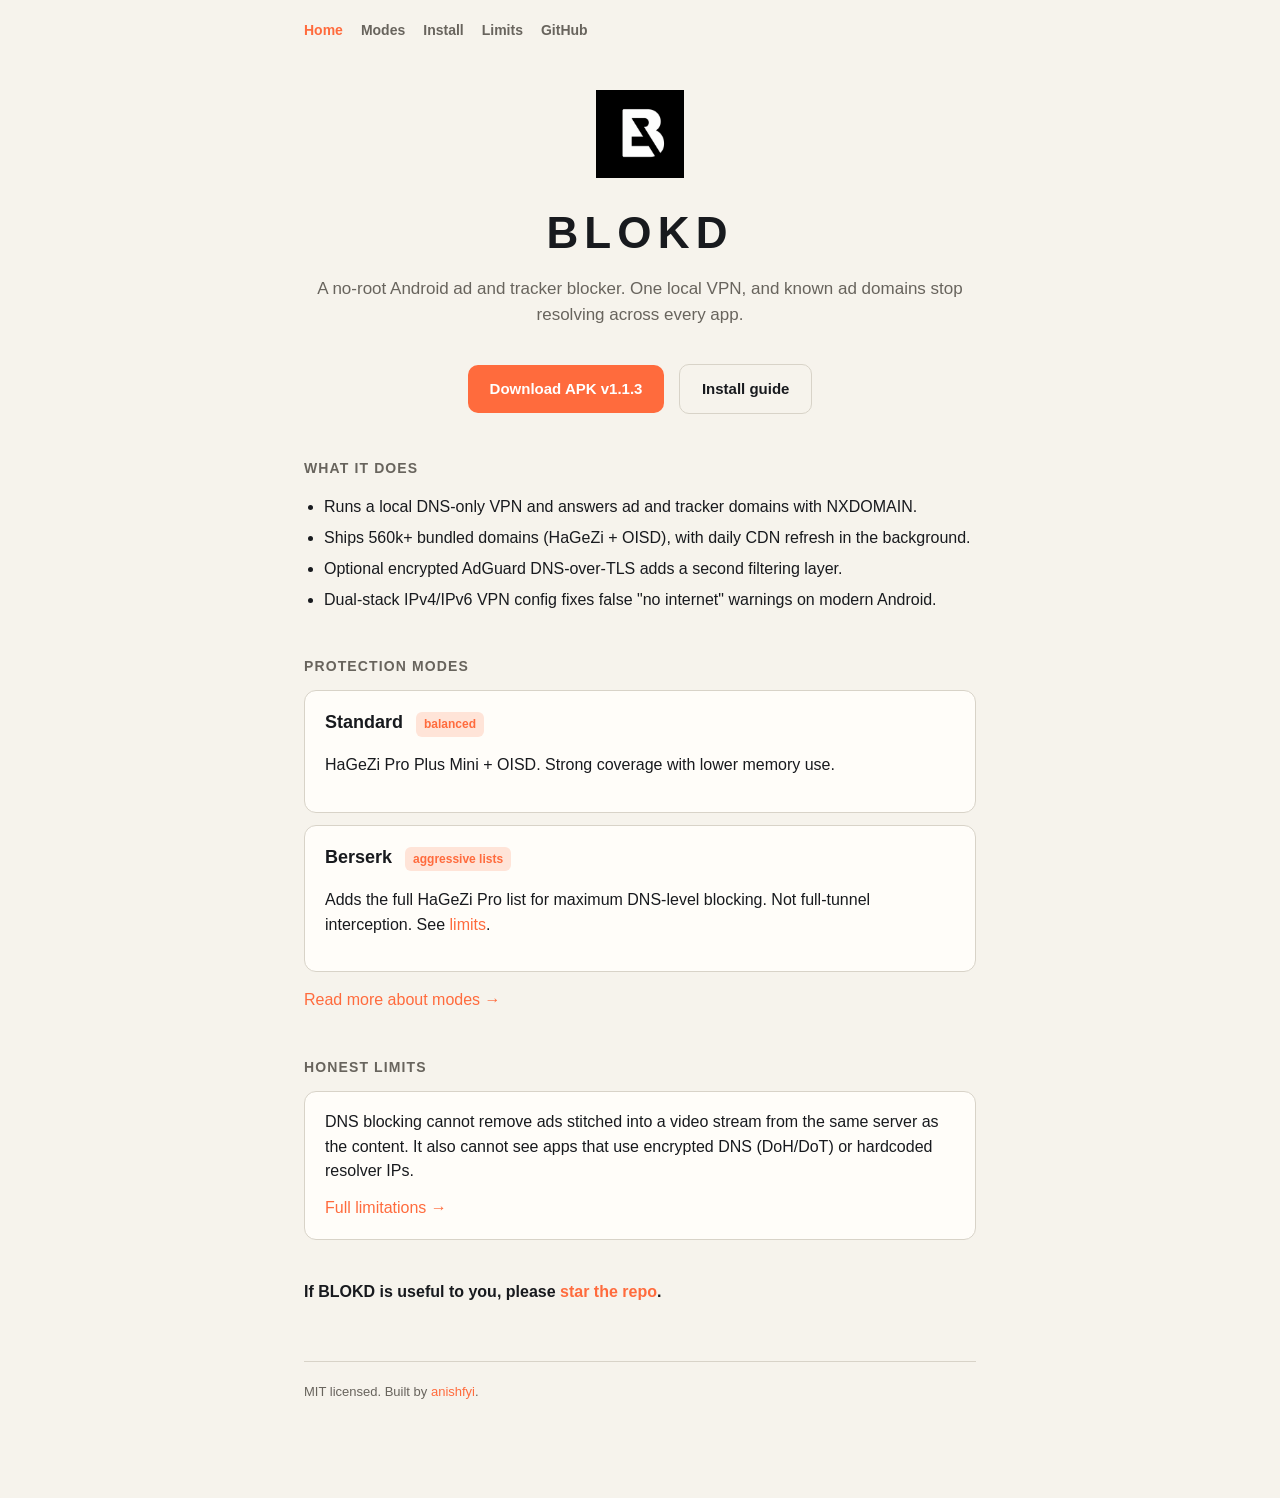
==== docs/index.html @ 9a2c06c5 "Update app and site icon to exact white-on-black B mark Replace launcher, favicon, and README logo a" ====
<!doctype html>
<html lang="en">
<head>
  <meta charset="utf-8" />
  <meta name="viewport" content="width=device-width, initial-scale=1" />
  <title>BLOKD: no-root ad and tracker blocker</title>
  <meta name="description" content="Free, open-source Android ad and tracker blocker. 560k+ domains, no root, runs on your device." />
  <meta property="og:title" content="BLOKD: no-root ad and tracker blocker" />
  <meta property="og:description" content="Free, open-source Android ad and tracker blocker. 560k+ domains, no root, runs on your device." />
  <meta property="og:image" content="https://anishfyi.github.io/BLOKD/blokd-banner-bw.png" />
  <meta property="og:url" content="https://anishfyi.github.io/BLOKD/" />
  <meta property="og:type" content="website" />
  <meta name="twitter:card" content="summary_large_image" />
  <meta name="twitter:title" content="BLOKD: no-root ad and tracker blocker" />
  <meta name="twitter:description" content="Free, open-source Android ad and tracker blocker. 560k+ domains, no root, runs on your device." />
  <meta name="twitter:image" content="https://anishfyi.github.io/BLOKD/blokd-banner-bw.png" />
  <link rel="icon" type="image/png" href="favicon.png" />
  <link rel="stylesheet" href="site.css" />
</head>
<body>
  <nav>
    <a class="active" href="index.html">Home</a>
    <a href="modes.html">Modes</a>
    <a href="install.html">Install</a>
    <a href="limitations.html">Limits</a>
    <a href="https://github.com/anishfyi/BLOKD">GitHub</a>
  </nav>
  <main>
    <div class="hero">
      <img class="logo" src="logo.png" alt="BLOKD" width="96" height="96" />
      <h1 class="brand">BLOKD</h1>
      <p class="tag">A no-root Android ad and tracker blocker. One local VPN, and known ad domains stop resolving across every app.</p>
      <a class="btn" href="https://github.com/anishfyi/BLOKD/releases/download/v1.1.3/BLOKD-v1.1.3.apk">Download APK v1.1.3</a>
      <a class="btn secondary" href="install.html">Install guide</a>
    </div>

    <h2>What it does</h2>
    <ul>
      <li>Runs a local DNS-only VPN and answers ad and tracker domains with NXDOMAIN.</li>
      <li>Ships 560k+ bundled domains (HaGeZi + OISD), with daily CDN refresh in the background.</li>
      <li>Optional encrypted AdGuard DNS-over-TLS adds a second filtering layer.</li>
      <li>Dual-stack IPv4/IPv6 VPN config fixes false "no internet" warnings on modern Android.</li>
    </ul>

    <h2>Protection modes</h2>
    <div class="card">
      <h3>Standard <span class="badge">balanced</span></h3>
      <p>HaGeZi Pro Plus Mini + OISD. Strong coverage with lower memory use.</p>
    </div>
    <div class="card">
      <h3>Berserk <span class="badge">aggressive lists</span></h3>
      <p>Adds the full HaGeZi Pro list for maximum DNS-level blocking. Not full-tunnel interception. See <a href="limitations.html">limits</a>.</p>
    </div>
    <p style="margin-top:16px;"><a href="modes.html">Read more about modes →</a></p>

    <h2>Honest limits</h2>
    <div class="card">
      DNS blocking cannot remove ads stitched into a video stream from the same server as the content. It also cannot see apps that use encrypted DNS (DoH/DoT) or hardcoded resolver IPs.
      <p style="margin:12px 0 0;"><a href="limitations.html">Full limitations →</a></p>
    </div>

    <p style="margin-top:40px;font-weight:600;">If BLOKD is useful to you, please <a href="https://github.com/anishfyi/BLOKD">star the repo</a>.</p>

    <footer>
      MIT licensed. Built by <a href="https://github.com/anishfyi">anishfyi</a>.
    </footer>
  </main>
</body>
</html>
---- docs/site.css ----
:root {
  --bg: #f6f3ec;
  --fg: #181a1e;
  --muted: #68645d;
  --card: #fffdf9;
  --border: #d8d3c8;
  --accent: #ff6b3d;
  --accent-fg: #ffffff;
  --accent-soft: #ffe4d8;
}
@media (prefers-color-scheme: dark) {
  :root {
    --bg: #101114;
    --fg: #f4f1ea;
    --muted: #bdb8af;
    --card: #1a1c20;
    --border: #3b3d42;
    --accent: #ff895f;
    --accent-fg: #3d1003;
    --accent-soft: #5a1d0a;
  }
}
* { box-sizing: border-box; }
html, body { margin: 0; padding: 0; }
body {
  background: var(--bg);
  color: var(--fg);
  font-family: -apple-system, BlinkMacSystemFont, "Segoe UI", Roboto, Helvetica, Arial, sans-serif;
  line-height: 1.55;
  -webkit-font-smoothing: antialiased;
}
a { color: var(--accent); text-decoration: none; }
a:hover { text-decoration: underline; }
nav {
  max-width: 720px;
  margin: 0 auto;
  padding: 20px 24px 0;
  display: flex;
  gap: 18px;
  flex-wrap: wrap;
  font-size: 14px;
  font-weight: 600;
}
nav a { color: var(--muted); }
nav a.active { color: var(--accent); }
main {
  max-width: 720px;
  margin: 0 auto;
  padding: 48px 24px 96px;
}
.brand {
  font-weight: 800;
  letter-spacing: 0.14em;
  font-size: 44px;
  margin: 0 0 8px;
}
.tag { color: var(--muted); font-size: 17px; margin: 0 0 36px; }
.hero { text-align: center; margin-bottom: 8px; }
.logo { width: 88px; height: 88px; margin-bottom: 14px; }
.btn {
  display: inline-block;
  background: var(--accent);
  color: var(--accent-fg);
  text-decoration: none;
  font-weight: 700;
  padding: 12px 22px;
  border-radius: 10px;
  font-size: 15px;
}
.btn.secondary {
  background: transparent;
  color: var(--fg);
  border: 1px solid var(--border);
  margin-left: 10px;
}
h2 {
  font-size: 14px;
  text-transform: uppercase;
  letter-spacing: 0.08em;
  color: var(--muted);
  margin: 44px 0 12px;
}
.card {
  background: var(--card);
  border: 1px solid var(--border);
  border-radius: 12px;
  padding: 18px 20px;
  margin-top: 12px;
}
.card h3 { margin: 0 0 8px; font-size: 18px; }
ul { padding-left: 20px; }
li { margin: 6px 0; }
code {
  background: var(--card);
  border: 1px solid var(--border);
  border-radius: 6px;
  padding: 1px 6px;
  font-size: 13px;
}
.badge {
  display: inline-block;
  background: var(--accent-soft);
  color: var(--accent);
  font-size: 12px;
  font-weight: 700;
  padding: 3px 8px;
  border-radius: 6px;
  margin-left: 8px;
}
footer {
  margin-top: 56px;
  color: var(--muted);
  font-size: 13px;
  border-top: 1px solid var(--border);
  padding-top: 20px;
}
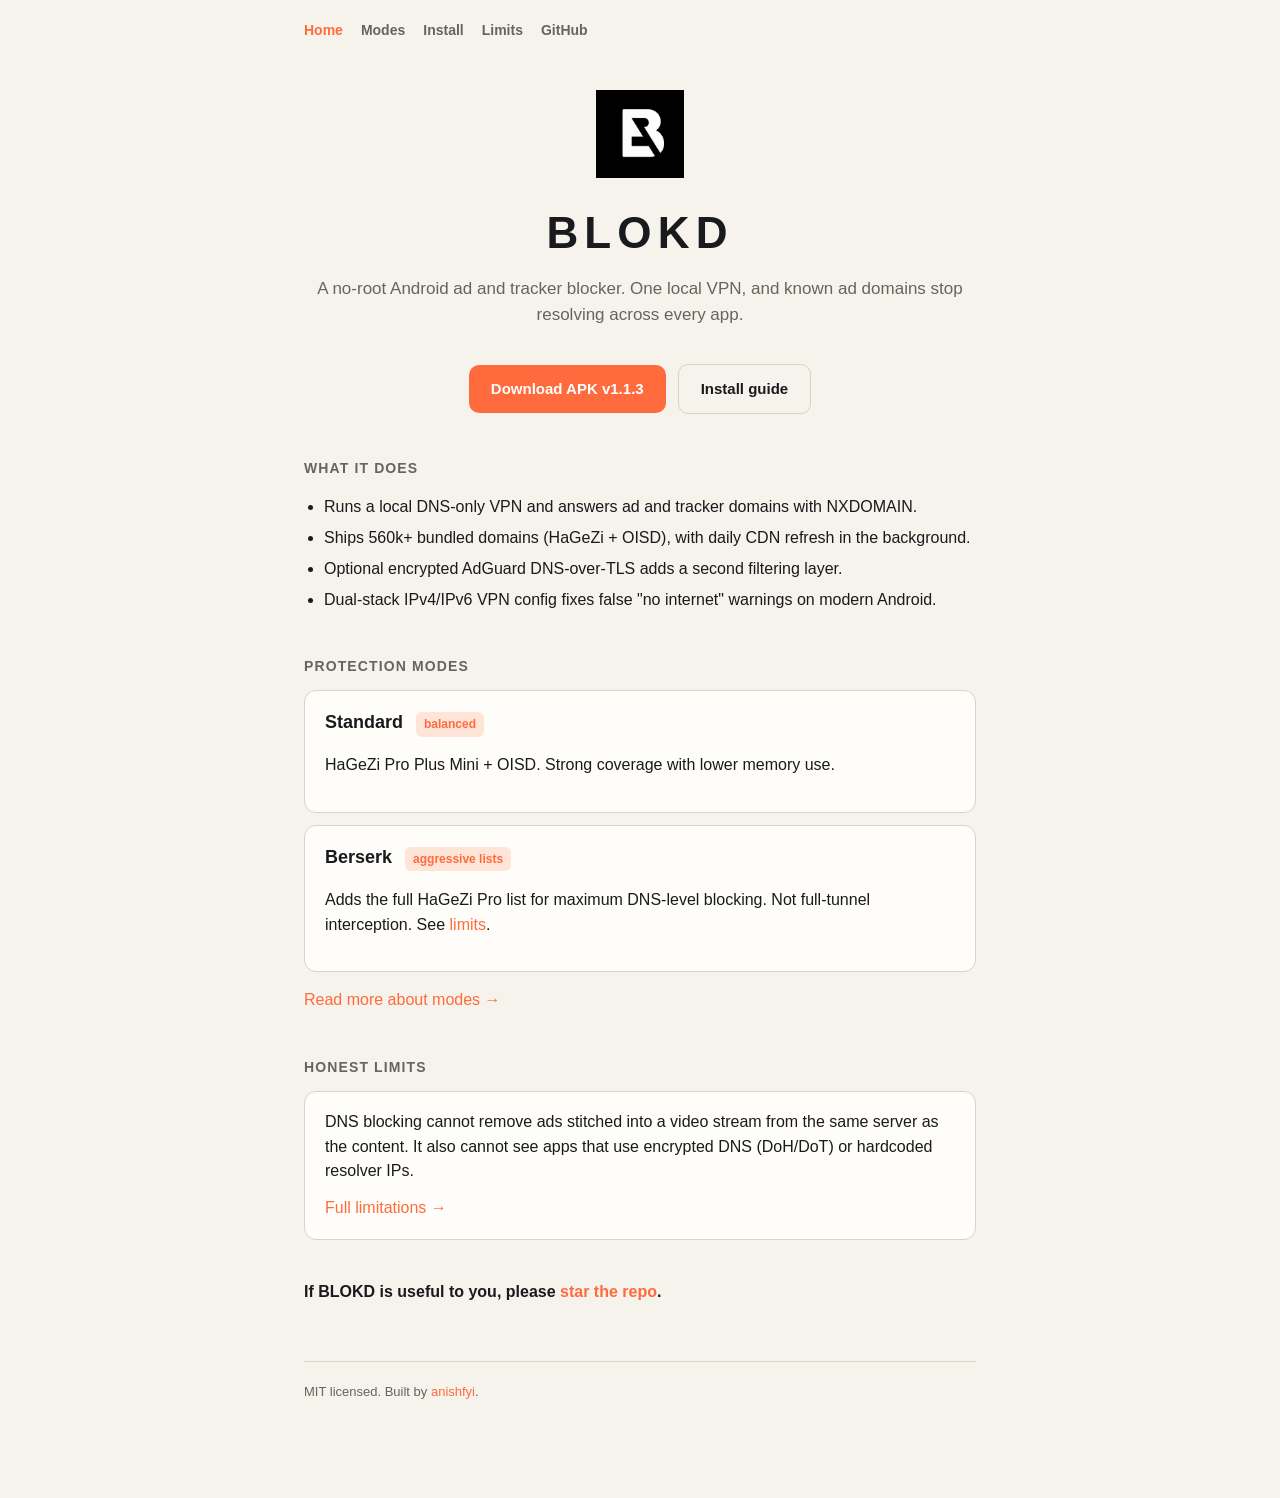
==== commit 62d2500a: "Fix stacked hero buttons spacing on small screens Wrap download actions in a flex container with gap" ====
--- a/docs/index.html
+++ b/docs/index.html
@@ -30,8 +30,10 @@
       <img class="logo" src="logo.png" alt="BLOKD" width="96" height="96" />
       <h1 class="brand">BLOKD</h1>
       <p class="tag">A no-root Android ad and tracker blocker. One local VPN, and known ad domains stop resolving across every app.</p>
-      <a class="btn" href="https://github.com/anishfyi/BLOKD/releases/download/v1.1.3/BLOKD-v1.1.3.apk">Download APK v1.1.3</a>
-      <a class="btn secondary" href="install.html">Install guide</a>
+      <div class="hero-actions">
+        <a class="btn" href="https://github.com/anishfyi/BLOKD/releases/download/v1.1.3/BLOKD-v1.1.3.apk">Download APK v1.1.3</a>
+        <a class="btn secondary" href="install.html">Install guide</a>
+      </div>
     </div>
 
     <h2>What it does</h2>
--- a/docs/site.css
+++ b/docs/site.css
@@ -57,6 +57,14 @@
 .tag { color: var(--muted); font-size: 17px; margin: 0 0 36px; }
 .hero { text-align: center; margin-bottom: 8px; }
 .logo { width: 88px; height: 88px; margin-bottom: 14px; }
+.hero-actions {
+  display: flex;
+  flex-wrap: wrap;
+  gap: 12px;
+  justify-content: center;
+  align-items: center;
+  margin-top: 4px;
+}
 .btn {
   display: inline-block;
   background: var(--accent);
@@ -71,7 +79,6 @@
   background: transparent;
   color: var(--fg);
   border: 1px solid var(--border);
-  margin-left: 10px;
 }
 h2 {
   font-size: 14px;
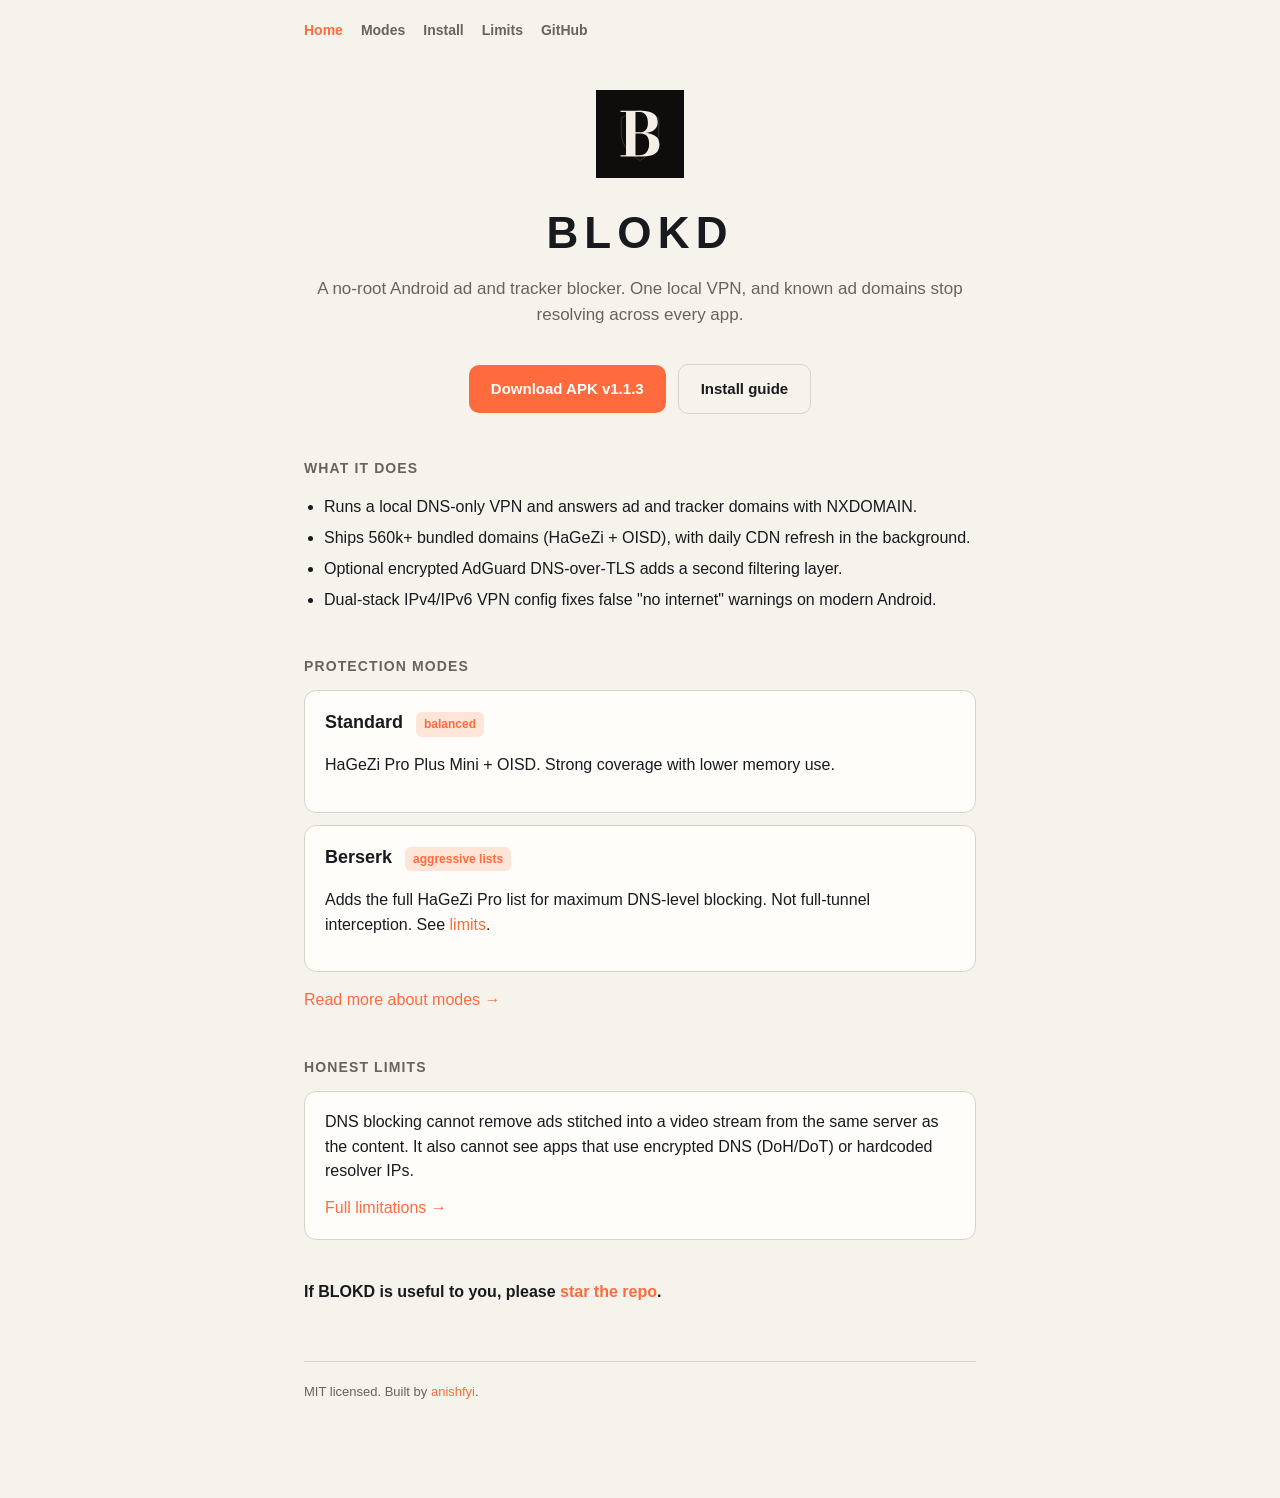
==== commit 767b72a5: "feat: cosmetic changes" ====
--- a/docs/index.html
+++ b/docs/index.html
@@ -27,7 +27,7 @@
   </nav>
   <main>
     <div class="hero">
-      <img class="logo" src="logo.png" alt="BLOKD" width="96" height="96" />
+      <img class="logo" src="logo.svg" alt="BLOKD" width="96" height="96" />
       <h1 class="brand">BLOKD</h1>
       <p class="tag">A no-root Android ad and tracker blocker. One local VPN, and known ad domains stop resolving across every app.</p>
       <div class="hero-actions">
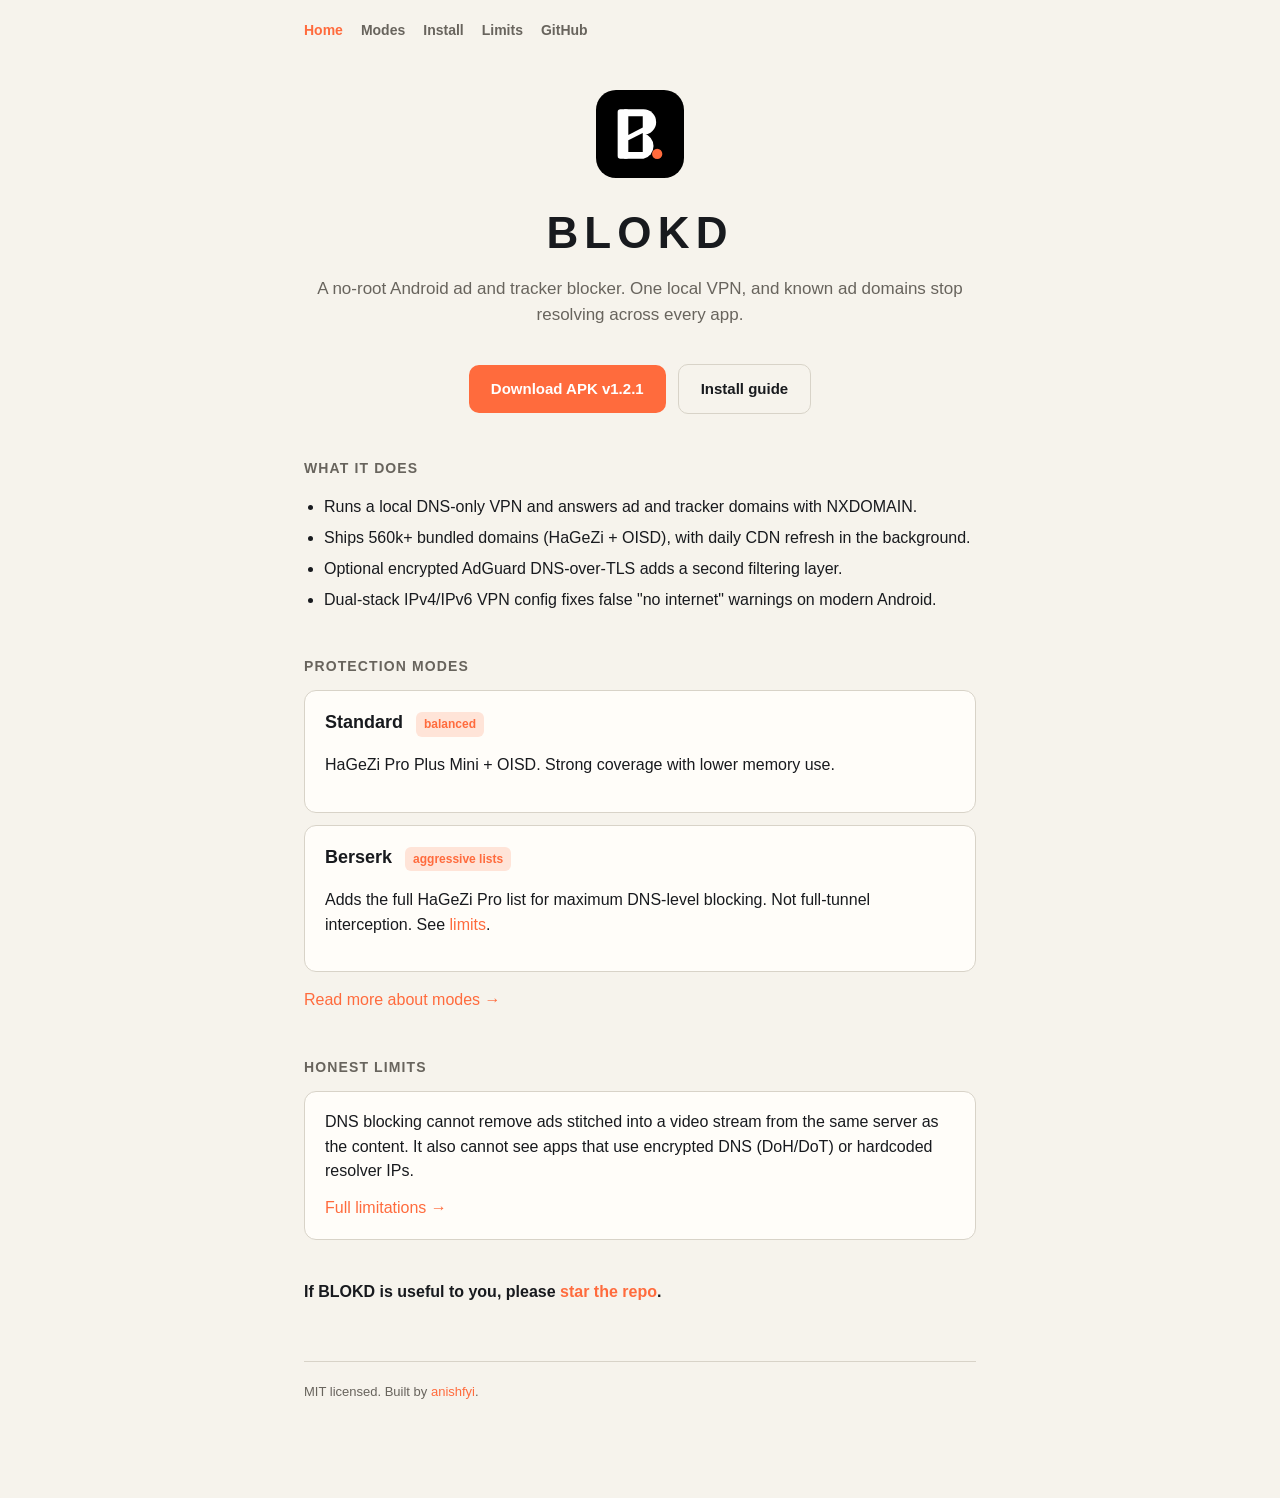
==== commit 95bf12a3: "docs(site): point GitHub Pages download links at v1.2.1 index.html hero button and install.html step" ====
--- a/docs/index.html
+++ b/docs/index.html
@@ -31,7 +31,7 @@
       <h1 class="brand">BLOKD</h1>
       <p class="tag">A no-root Android ad and tracker blocker. One local VPN, and known ad domains stop resolving across every app.</p>
       <div class="hero-actions">
-        <a class="btn" href="https://github.com/anishfyi/BLOKD/releases/download/v1.1.3/BLOKD-v1.1.3.apk">Download APK v1.1.3</a>
+        <a class="btn" href="https://github.com/anishfyi/BLOKD/releases/download/v1.2.1/BLOKD-v1.2.1.apk">Download APK v1.2.1</a>
         <a class="btn secondary" href="install.html">Install guide</a>
       </div>
     </div>
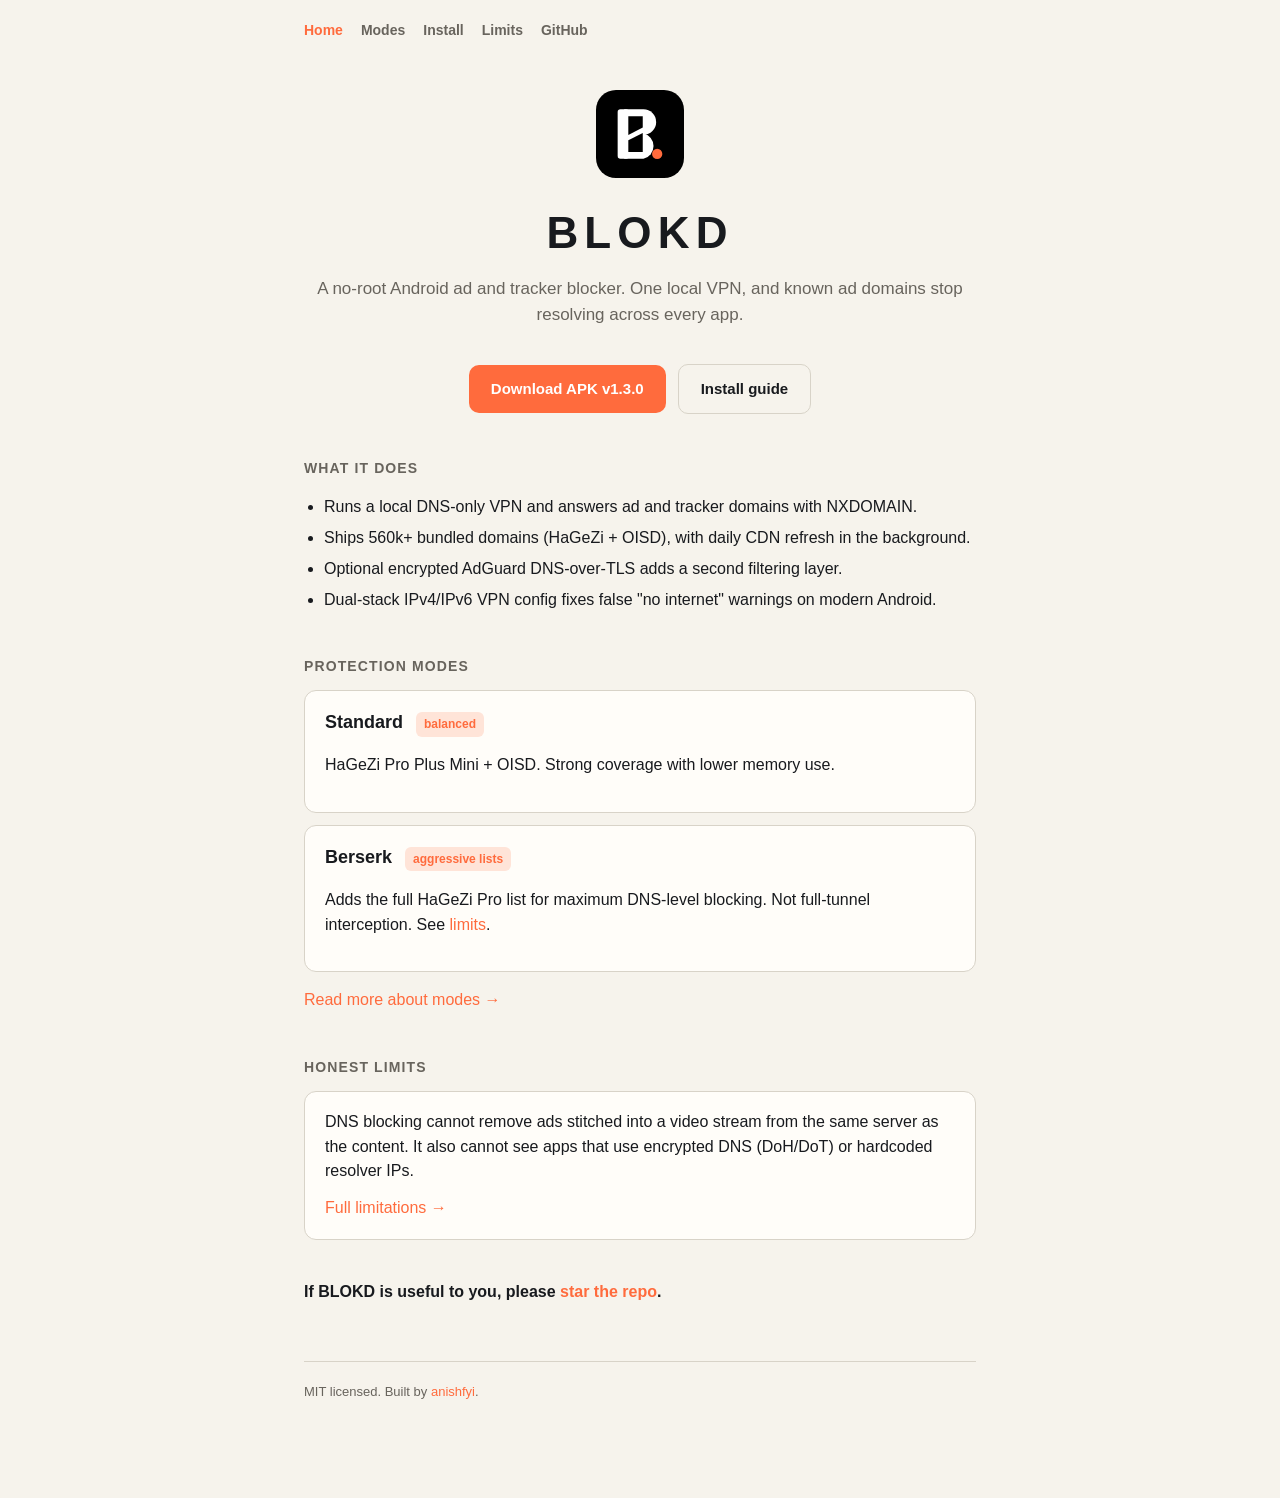
==== commit 703897ee: "feat(dns): in-memory DNS cache (v1.3.0) Add a pure-JVM TTL + LRU DnsCache keyed on qname/qtype/qclas" ====
--- a/docs/index.html
+++ b/docs/index.html
@@ -31,7 +31,7 @@
       <h1 class="brand">BLOKD</h1>
       <p class="tag">A no-root Android ad and tracker blocker. One local VPN, and known ad domains stop resolving across every app.</p>
       <div class="hero-actions">
-        <a class="btn" href="https://github.com/anishfyi/BLOKD/releases/download/v1.2.1/BLOKD-v1.2.1.apk">Download APK v1.2.1</a>
+        <a class="btn" href="https://github.com/anishfyi/BLOKD/releases/download/v1.3.0/BLOKD-v1.3.0.apk">Download APK v1.3.0</a>
         <a class="btn secondary" href="install.html">Install guide</a>
       </div>
     </div>
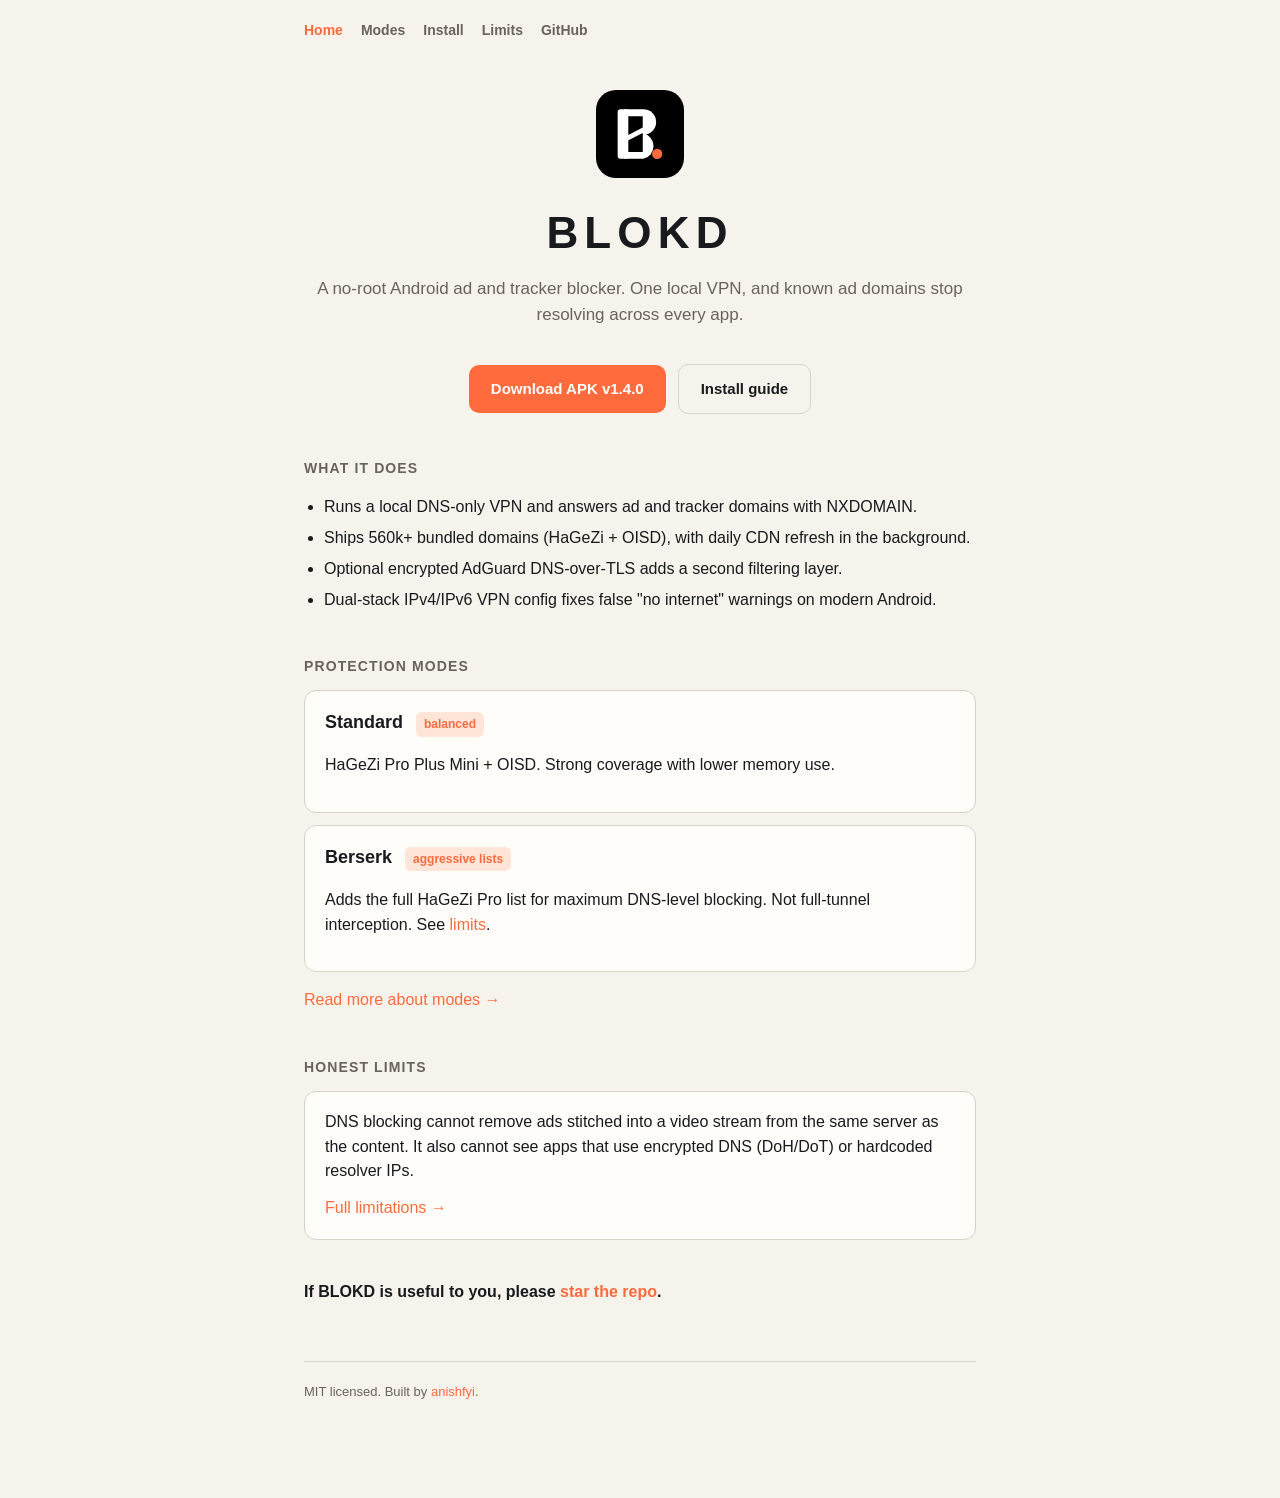
==== commit e086bd59: "feat(ui): allowlist editor (v1.4.0) Add an in-app Allowlist card to add/remove domains that are neve" ====
--- a/docs/index.html
+++ b/docs/index.html
@@ -31,7 +31,7 @@
       <h1 class="brand">BLOKD</h1>
       <p class="tag">A no-root Android ad and tracker blocker. One local VPN, and known ad domains stop resolving across every app.</p>
       <div class="hero-actions">
-        <a class="btn" href="https://github.com/anishfyi/BLOKD/releases/download/v1.3.0/BLOKD-v1.3.0.apk">Download APK v1.3.0</a>
+        <a class="btn" href="https://github.com/anishfyi/BLOKD/releases/download/v1.4.0/BLOKD-v1.4.0.apk">Download APK v1.4.0</a>
         <a class="btn secondary" href="install.html">Install guide</a>
       </div>
     </div>
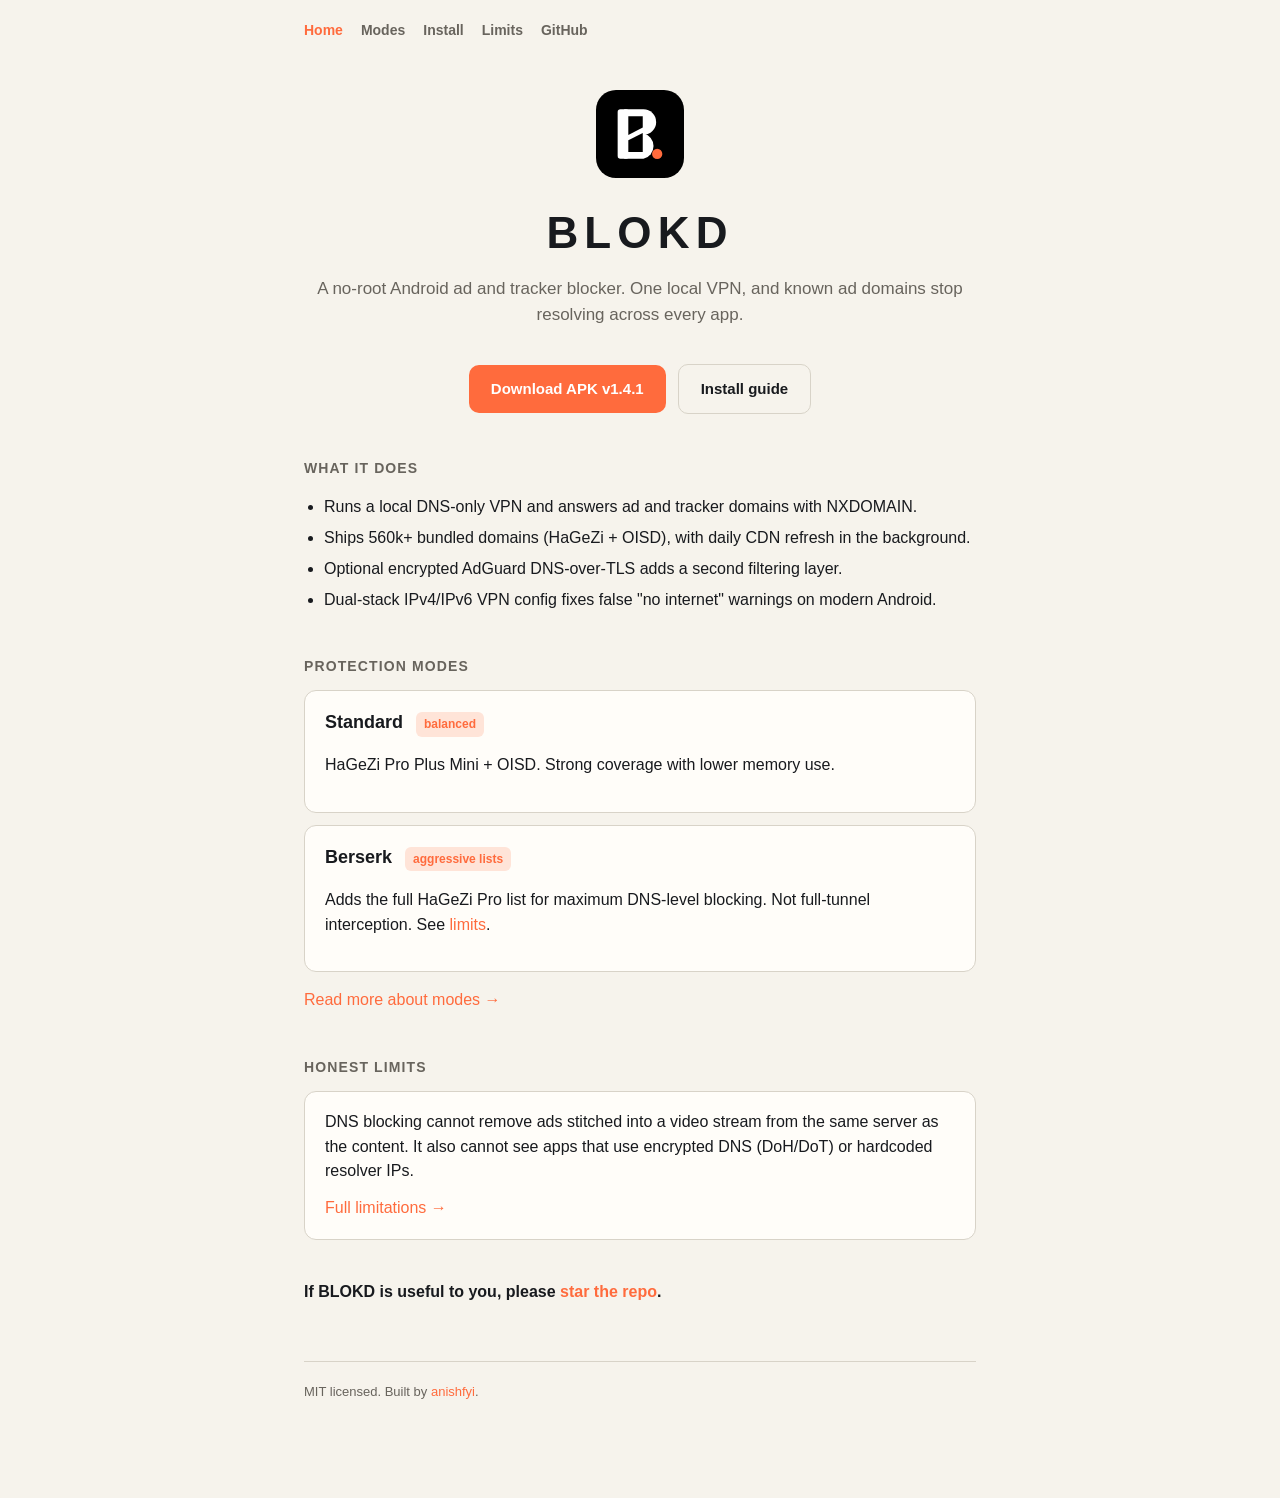
==== commit 8fd756ed: "perf(dns): pool AdGuard DoT connections (v1.4.1) Add DnsOverTlsPool that spreads queries round-robin" ====
--- a/docs/index.html
+++ b/docs/index.html
@@ -31,7 +31,7 @@
       <h1 class="brand">BLOKD</h1>
       <p class="tag">A no-root Android ad and tracker blocker. One local VPN, and known ad domains stop resolving across every app.</p>
       <div class="hero-actions">
-        <a class="btn" href="https://github.com/anishfyi/BLOKD/releases/download/v1.4.0/BLOKD-v1.4.0.apk">Download APK v1.4.0</a>
+        <a class="btn" href="https://github.com/anishfyi/BLOKD/releases/download/v1.4.1/BLOKD-v1.4.1.apk">Download APK v1.4.1</a>
         <a class="btn secondary" href="install.html">Install guide</a>
       </div>
     </div>
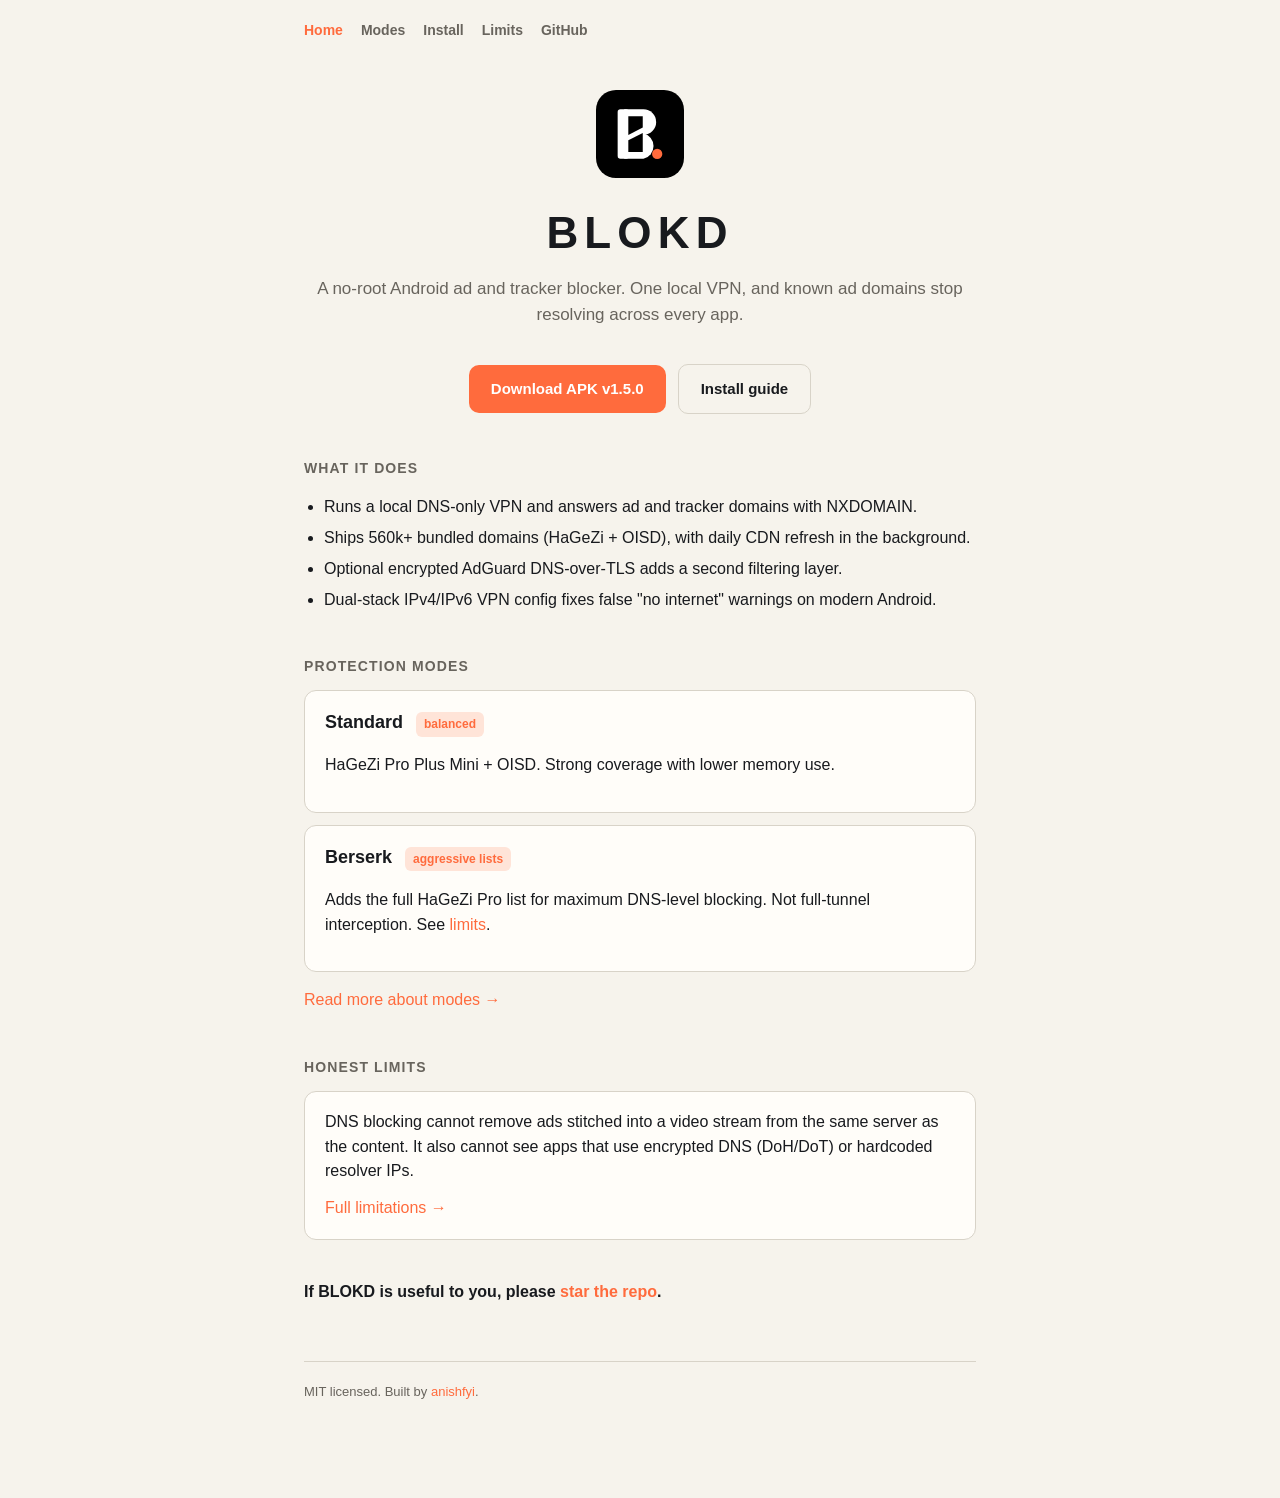
==== commit 474e6a96: "docs+release: v1.5.0 milestone (README refresh) Bring the README current: anti-bypass (DoH/DoT block" ====
--- a/docs/index.html
+++ b/docs/index.html
@@ -31,7 +31,7 @@
       <h1 class="brand">BLOKD</h1>
       <p class="tag">A no-root Android ad and tracker blocker. One local VPN, and known ad domains stop resolving across every app.</p>
       <div class="hero-actions">
-        <a class="btn" href="https://github.com/anishfyi/BLOKD/releases/download/v1.4.1/BLOKD-v1.4.1.apk">Download APK v1.4.1</a>
+        <a class="btn" href="https://github.com/anishfyi/BLOKD/releases/download/v1.5.0/BLOKD-v1.5.0.apk">Download APK v1.5.0</a>
         <a class="btn secondary" href="install.html">Install guide</a>
       </div>
     </div>
